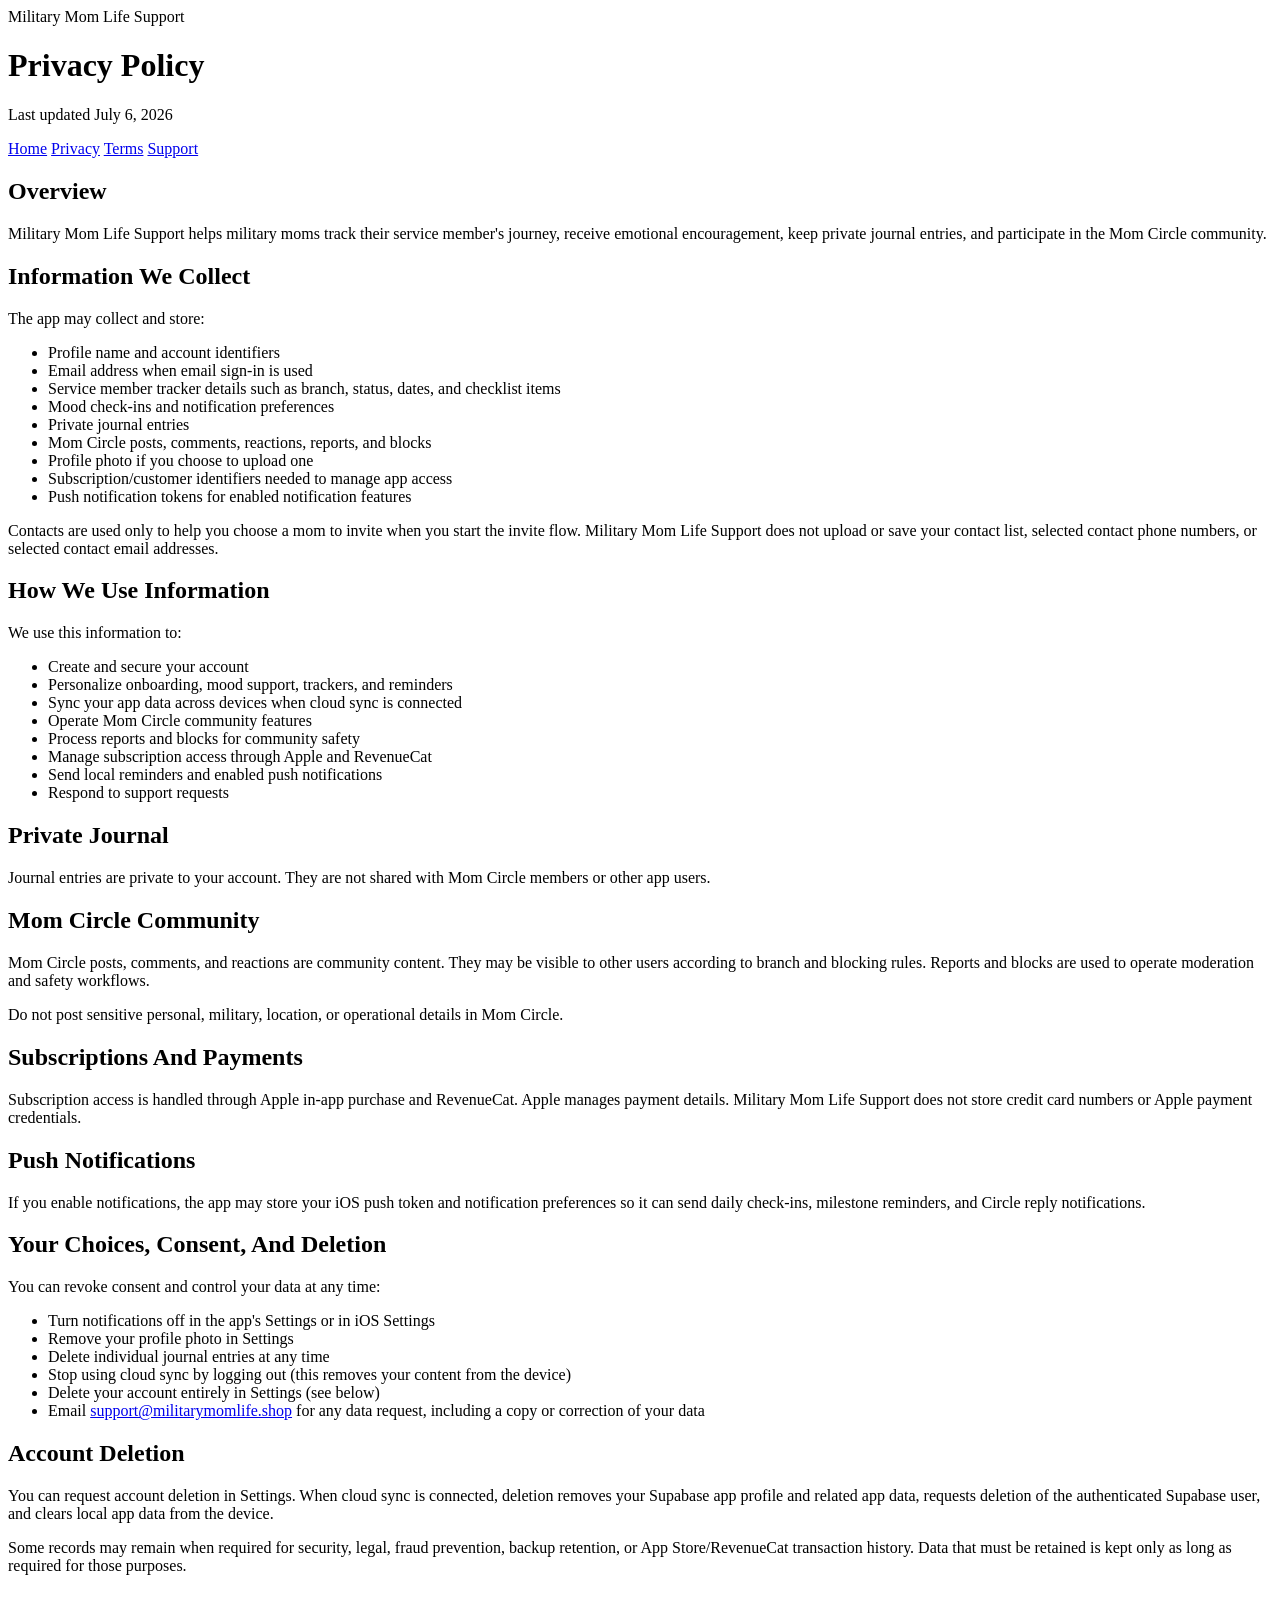
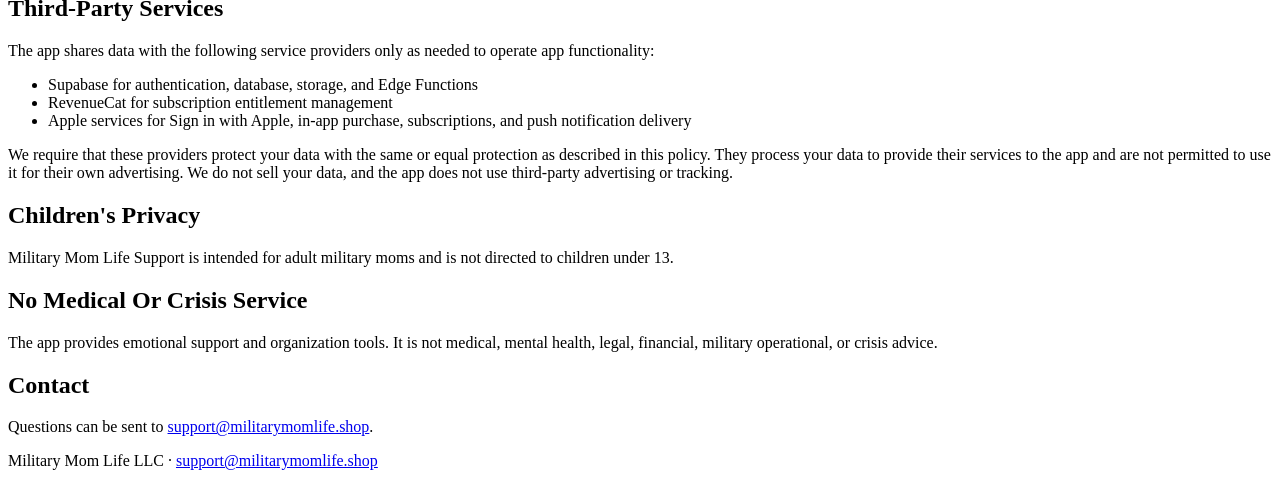
==== privacy.html @ e72e7708 "Create privacy.html" ====
<!DOCTYPE html>
<html lang="en">
<head>
<meta charset="utf-8">
<meta name="viewport" content="width=device-width, initial-scale=1">
<title>Privacy Policy — Military Mom Life Support</title>
<link rel="stylesheet" href="style.css">
</head>
<body>
<div class="wrap">
  <header class="site">
    <div class="badge">Military Mom Life Support</div>
    <h1>Privacy Policy</h1>
    <p class="updated">Last updated July 6, 2026</p>
  </header>
  <nav class="pages">
    <a href="index.html">Home</a>
    <a href="privacy.html" class="active">Privacy</a>
    <a href="terms.html">Terms</a>
    <a href="support.html">Support</a>
  </nav>
  <main class="card">
    <h2>Overview</h2>
    <p>Military Mom Life Support helps military moms track their service member's journey, receive emotional encouragement, keep private journal entries, and participate in the Mom Circle community.</p>

    <h2>Information We Collect</h2>
    <p>The app may collect and store:</p>
    <ul>
      <li>Profile name and account identifiers</li>
      <li>Email address when email sign-in is used</li>
      <li>Service member tracker details such as branch, status, dates, and checklist items</li>
      <li>Mood check-ins and notification preferences</li>
      <li>Private journal entries</li>
      <li>Mom Circle posts, comments, reactions, reports, and blocks</li>
      <li>Profile photo if you choose to upload one</li>
      <li>Subscription/customer identifiers needed to manage app access</li>
      <li>Push notification tokens for enabled notification features</li>
    </ul>
    <p>Contacts are used only to help you choose a mom to invite when you start the invite flow. Military Mom Life Support does not upload or save your contact list, selected contact phone numbers, or selected contact email addresses.</p>

    <h2>How We Use Information</h2>
    <p>We use this information to:</p>
    <ul>
      <li>Create and secure your account</li>
      <li>Personalize onboarding, mood support, trackers, and reminders</li>
      <li>Sync your app data across devices when cloud sync is connected</li>
      <li>Operate Mom Circle community features</li>
      <li>Process reports and blocks for community safety</li>
      <li>Manage subscription access through Apple and RevenueCat</li>
      <li>Send local reminders and enabled push notifications</li>
      <li>Respond to support requests</li>
    </ul>

    <h2>Private Journal</h2>
    <p>Journal entries are private to your account. They are not shared with Mom Circle members or other app users.</p>

    <h2>Mom Circle Community</h2>
    <p>Mom Circle posts, comments, and reactions are community content. They may be visible to other users according to branch and blocking rules. Reports and blocks are used to operate moderation and safety workflows.</p>
    <div class="callout">Do not post sensitive personal, military, location, or operational details in Mom Circle.</div>

    <h2>Subscriptions And Payments</h2>
    <p>Subscription access is handled through Apple in-app purchase and RevenueCat. Apple manages payment details. Military Mom Life Support does not store credit card numbers or Apple payment credentials.</p>

    <h2>Push Notifications</h2>
    <p>If you enable notifications, the app may store your iOS push token and notification preferences so it can send daily check-ins, milestone reminders, and Circle reply notifications.</p>

    <h2>Your Choices, Consent, And Deletion</h2>
    <p>You can revoke consent and control your data at any time:</p>
    <ul>
      <li>Turn notifications off in the app's Settings or in iOS Settings</li>
      <li>Remove your profile photo in Settings</li>
      <li>Delete individual journal entries at any time</li>
      <li>Stop using cloud sync by logging out (this removes your content from the device)</li>
      <li>Delete your account entirely in Settings (see below)</li>
      <li>Email <a href="mailto:support@militarymomlife.shop">support@militarymomlife.shop</a> for any data request, including a copy or correction of your data</li>
    </ul>

    <h2>Account Deletion</h2>
    <p>You can request account deletion in Settings. When cloud sync is connected, deletion removes your Supabase app profile and related app data, requests deletion of the authenticated Supabase user, and clears local app data from the device.</p>
    <p>Some records may remain when required for security, legal, fraud prevention, backup retention, or App Store/RevenueCat transaction history. Data that must be retained is kept only as long as required for those purposes.</p>

    <h2>Third-Party Services</h2>
    <p>The app shares data with the following service providers only as needed to operate app functionality:</p>
    <ul>
      <li>Supabase for authentication, database, storage, and Edge Functions</li>
      <li>RevenueCat for subscription entitlement management</li>
      <li>Apple services for Sign in with Apple, in-app purchase, subscriptions, and push notification delivery</li>
    </ul>
    <p>We require that these providers protect your data with the same or equal protection as described in this policy. They process your data to provide their services to the app and are not permitted to use it for their own advertising. We do not sell your data, and the app does not use third-party advertising or tracking.</p>

    <h2>Children's Privacy</h2>
    <p>Military Mom Life Support is intended for adult military moms and is not directed to children under 13.</p>

    <h2>No Medical Or Crisis Service</h2>
    <p>The app provides emotional support and organization tools. It is not medical, mental health, legal, financial, military operational, or crisis advice.</p>

    <h2>Contact</h2>
    <p>Questions can be sent to <a href="mailto:support@militarymomlife.shop">support@militarymomlife.shop</a>.</p>
  </main>
  <footer class="site">
    <p>Military Mom Life LLC · <a href="mailto:support@militarymomlife.shop">support@militarymomlife.shop</a></p>
  </footer>
</div>
</body>
</html>
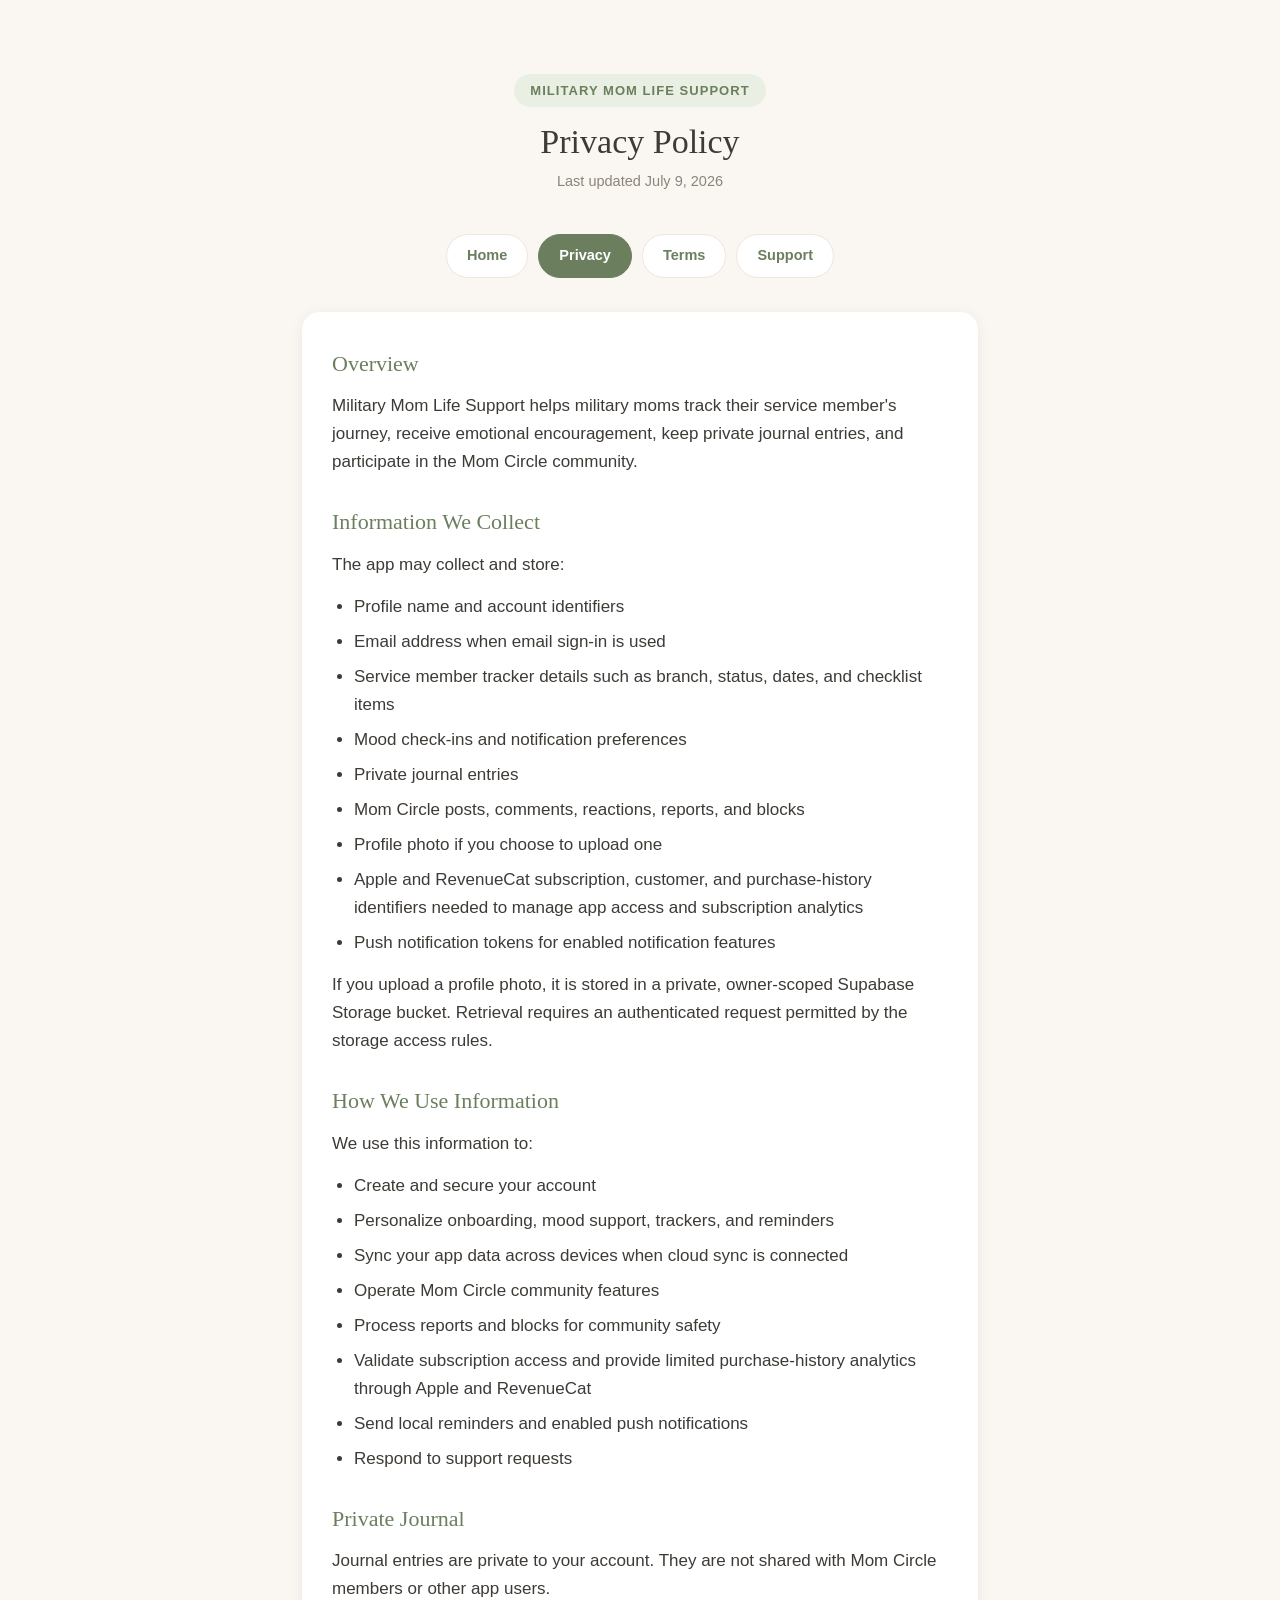
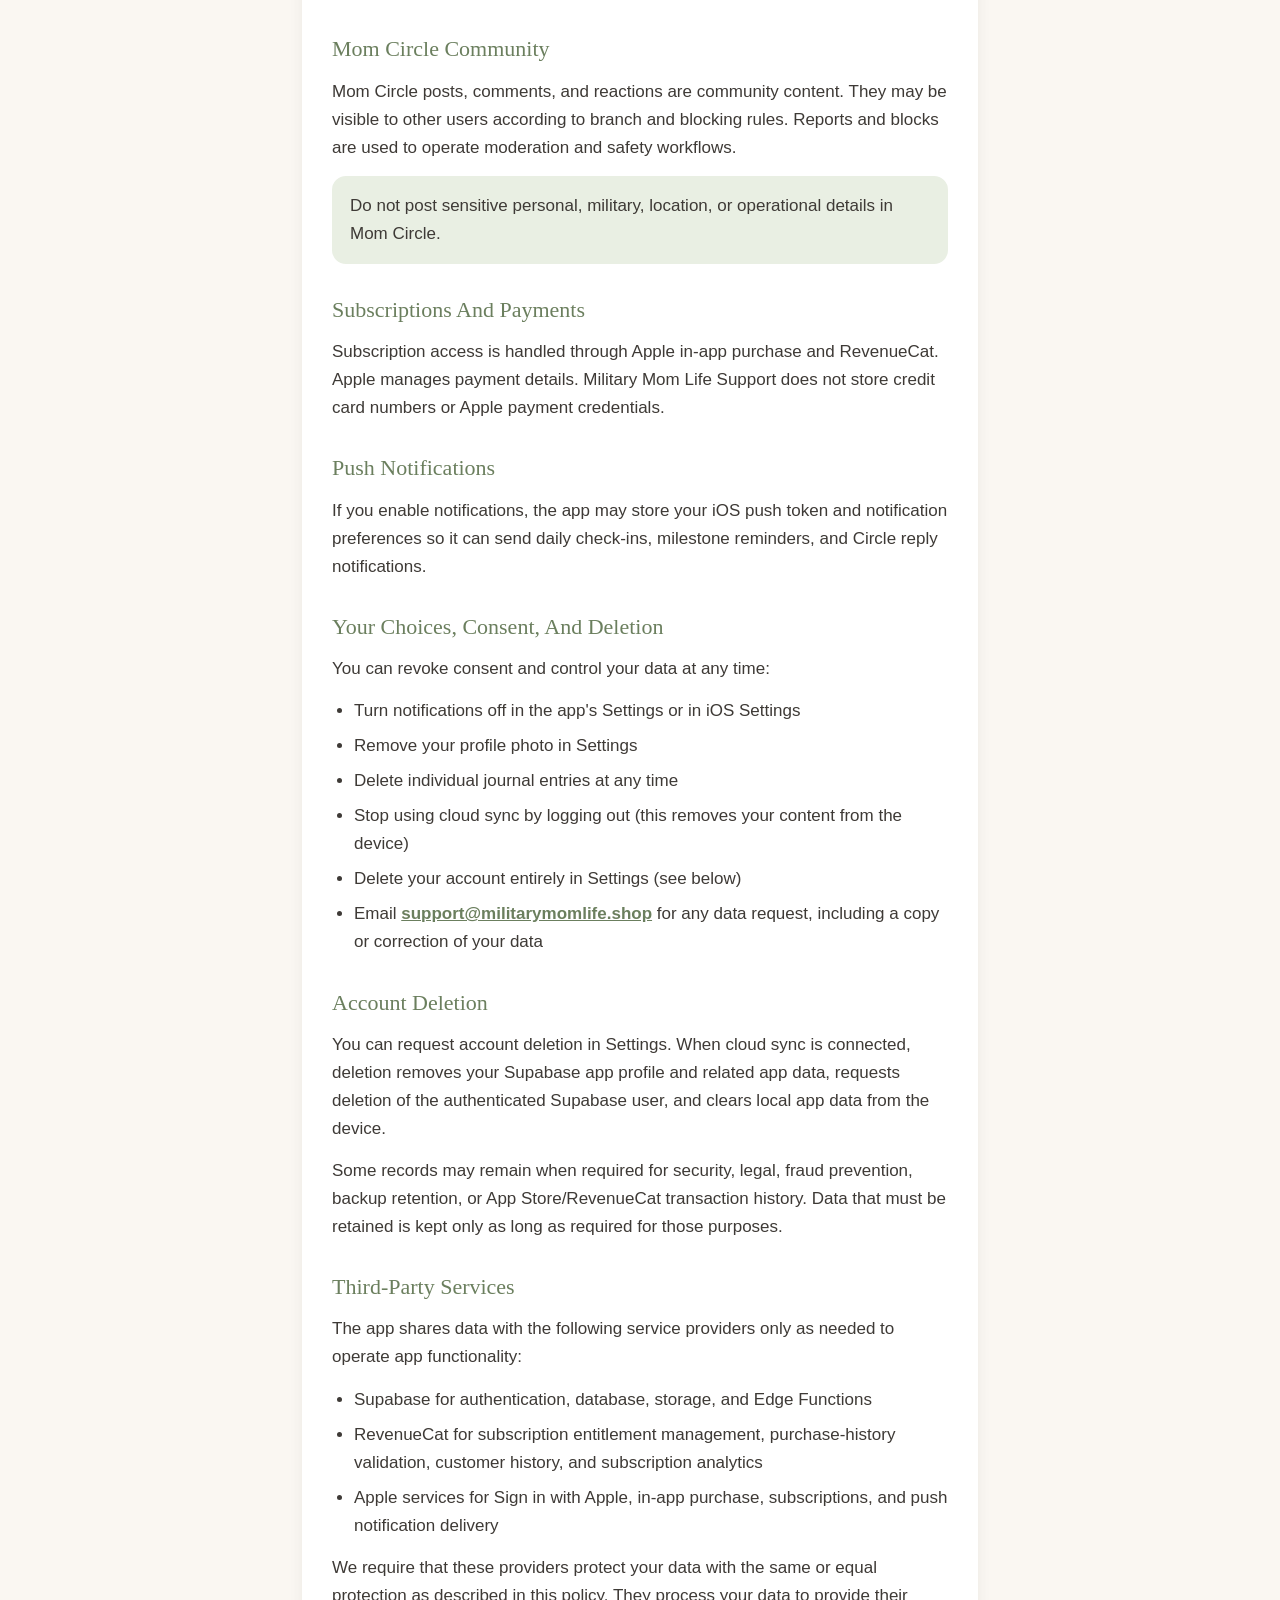
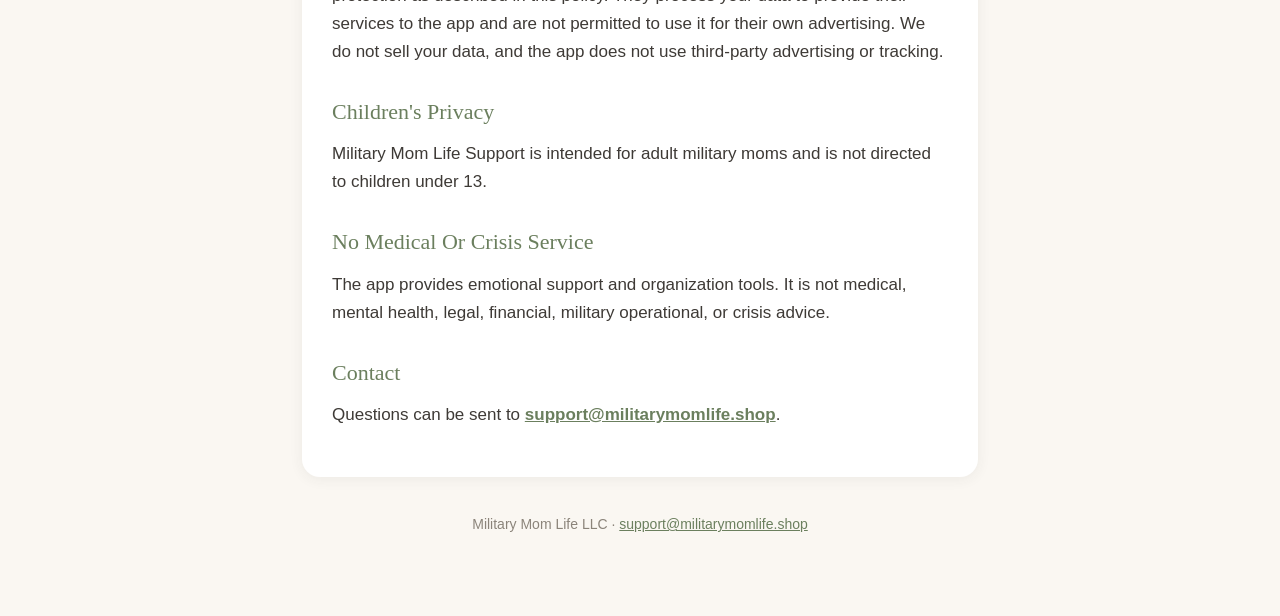
==== commit 7d95b1ba: "Publish current privacy and subscription terms" ====
--- a/privacy.html
+++ b/privacy.html
@@ -11,7 +11,7 @@
   <header class="site">
     <div class="badge">Military Mom Life Support</div>
     <h1>Privacy Policy</h1>
-    <p class="updated">Last updated July 6, 2026</p>
+    <p class="updated">Last updated July 9, 2026</p>
   </header>
   <nav class="pages">
     <a href="index.html">Home</a>
@@ -22,7 +22,6 @@
   <main class="card">
     <h2>Overview</h2>
     <p>Military Mom Life Support helps military moms track their service member's journey, receive emotional encouragement, keep private journal entries, and participate in the Mom Circle community.</p>
-
     <h2>Information We Collect</h2>
     <p>The app may collect and store:</p>
     <ul>
@@ -33,11 +32,10 @@
       <li>Private journal entries</li>
       <li>Mom Circle posts, comments, reactions, reports, and blocks</li>
       <li>Profile photo if you choose to upload one</li>
-      <li>Subscription/customer identifiers needed to manage app access</li>
+      <li>Apple and RevenueCat subscription, customer, and purchase-history identifiers needed to manage app access and subscription analytics</li>
       <li>Push notification tokens for enabled notification features</li>
     </ul>
-    <p>Contacts are used only to help you choose a mom to invite when you start the invite flow. Military Mom Life Support does not upload or save your contact list, selected contact phone numbers, or selected contact email addresses.</p>
-
+    <p>If you upload a profile photo, it is stored in a private, owner-scoped Supabase Storage bucket. Retrieval requires an authenticated request permitted by the storage access rules.</p>
     <h2>How We Use Information</h2>
     <p>We use this information to:</p>
     <ul>
@@ -46,24 +44,19 @@
       <li>Sync your app data across devices when cloud sync is connected</li>
       <li>Operate Mom Circle community features</li>
       <li>Process reports and blocks for community safety</li>
-      <li>Manage subscription access through Apple and RevenueCat</li>
+      <li>Validate subscription access and provide limited purchase-history analytics through Apple and RevenueCat</li>
       <li>Send local reminders and enabled push notifications</li>
       <li>Respond to support requests</li>
     </ul>
-
     <h2>Private Journal</h2>
     <p>Journal entries are private to your account. They are not shared with Mom Circle members or other app users.</p>
-
     <h2>Mom Circle Community</h2>
     <p>Mom Circle posts, comments, and reactions are community content. They may be visible to other users according to branch and blocking rules. Reports and blocks are used to operate moderation and safety workflows.</p>
     <div class="callout">Do not post sensitive personal, military, location, or operational details in Mom Circle.</div>
-
     <h2>Subscriptions And Payments</h2>
     <p>Subscription access is handled through Apple in-app purchase and RevenueCat. Apple manages payment details. Military Mom Life Support does not store credit card numbers or Apple payment credentials.</p>
-
     <h2>Push Notifications</h2>
     <p>If you enable notifications, the app may store your iOS push token and notification preferences so it can send daily check-ins, milestone reminders, and Circle reply notifications.</p>
-
     <h2>Your Choices, Consent, And Deletion</h2>
     <p>You can revoke consent and control your data at any time:</p>
     <ul>
@@ -74,26 +67,21 @@
       <li>Delete your account entirely in Settings (see below)</li>
       <li>Email <a href="mailto:support@militarymomlife.shop">support@militarymomlife.shop</a> for any data request, including a copy or correction of your data</li>
     </ul>
-
     <h2>Account Deletion</h2>
     <p>You can request account deletion in Settings. When cloud sync is connected, deletion removes your Supabase app profile and related app data, requests deletion of the authenticated Supabase user, and clears local app data from the device.</p>
     <p>Some records may remain when required for security, legal, fraud prevention, backup retention, or App Store/RevenueCat transaction history. Data that must be retained is kept only as long as required for those purposes.</p>
-
     <h2>Third-Party Services</h2>
     <p>The app shares data with the following service providers only as needed to operate app functionality:</p>
     <ul>
       <li>Supabase for authentication, database, storage, and Edge Functions</li>
-      <li>RevenueCat for subscription entitlement management</li>
+      <li>RevenueCat for subscription entitlement management, purchase-history validation, customer history, and subscription analytics</li>
       <li>Apple services for Sign in with Apple, in-app purchase, subscriptions, and push notification delivery</li>
     </ul>
     <p>We require that these providers protect your data with the same or equal protection as described in this policy. They process your data to provide their services to the app and are not permitted to use it for their own advertising. We do not sell your data, and the app does not use third-party advertising or tracking.</p>
-
     <h2>Children's Privacy</h2>
     <p>Military Mom Life Support is intended for adult military moms and is not directed to children under 13.</p>
-
     <h2>No Medical Or Crisis Service</h2>
     <p>The app provides emotional support and organization tools. It is not medical, mental health, legal, financial, military operational, or crisis advice.</p>
-
     <h2>Contact</h2>
     <p>Questions can be sent to <a href="mailto:support@militarymomlife.shop">support@militarymomlife.shop</a>.</p>
   </main>
--- a/style.css
+++ b/style.css
@@ -0,0 +1,98 @@
+:root {
+  --sage: #9CAF88;
+  --sage-deep: #6B7F5E;
+  --sage-soft: #E9EFE3;
+  --peach: #F7C6A3;
+  --cream: #FAF7F2;
+  --ink: #3E3A36;
+  --sub: #8B847A;
+  --line: #EDE7DD;
+}
+* { box-sizing: border-box; margin: 0; padding: 0; }
+body {
+  background: var(--cream);
+  color: var(--ink);
+  font-family: -apple-system, BlinkMacSystemFont, "Segoe UI", Roboto, Helvetica, Arial, sans-serif;
+  line-height: 1.65;
+  font-size: 17px;
+}
+.wrap { max-width: 720px; margin: 0 auto; padding: 40px 22px 80px; }
+header.site {
+  text-align: center;
+  padding: 34px 0 10px;
+}
+header.site .badge {
+  display: inline-block;
+  background: var(--sage-soft);
+  color: var(--sage-deep);
+  font-weight: 700;
+  font-size: 13px;
+  letter-spacing: 0.08em;
+  text-transform: uppercase;
+  padding: 6px 16px;
+  border-radius: 999px;
+  margin-bottom: 14px;
+}
+h1 {
+  font-family: Georgia, "Times New Roman", serif;
+  font-weight: 500;
+  font-size: 34px;
+  color: var(--ink);
+  line-height: 1.25;
+  margin-bottom: 6px;
+}
+.updated { color: var(--sub); font-size: 14.5px; margin-bottom: 8px; }
+nav.pages {
+  display: flex;
+  justify-content: center;
+  gap: 10px;
+  flex-wrap: wrap;
+  margin: 22px 0 34px;
+}
+nav.pages a {
+  color: var(--sage-deep);
+  background: #fff;
+  border: 1.5px solid var(--line);
+  text-decoration: none;
+  font-weight: 700;
+  font-size: 14.5px;
+  padding: 9px 20px;
+  border-radius: 999px;
+}
+nav.pages a.active { background: var(--sage-deep); color: #fff; border-color: var(--sage-deep); }
+main.card {
+  background: #fff;
+  border-radius: 18px;
+  padding: 34px 30px;
+  box-shadow: 0 2px 14px rgba(62, 58, 54, 0.07);
+}
+main.card h2 {
+  font-family: Georgia, "Times New Roman", serif;
+  font-weight: 500;
+  color: var(--sage-deep);
+  font-size: 22px;
+  margin: 28px 0 10px;
+}
+main.card h2:first-child { margin-top: 0; }
+main.card p { margin-bottom: 14px; }
+main.card ul { margin: 0 0 14px 22px; }
+main.card li { margin-bottom: 7px; }
+main.card a { color: var(--sage-deep); font-weight: 600; }
+.callout {
+  background: var(--sage-soft);
+  border-radius: 14px;
+  padding: 16px 18px;
+  margin: 14px 0;
+}
+footer.site {
+  text-align: center;
+  color: var(--sub);
+  font-size: 14px;
+  margin-top: 36px;
+}
+footer.site a { color: var(--sage-deep); }
+@media (max-width: 480px) {
+  body { font-size: 16px; }
+  h1 { font-size: 28px; }
+  main.card { padding: 26px 20px; }
+}
